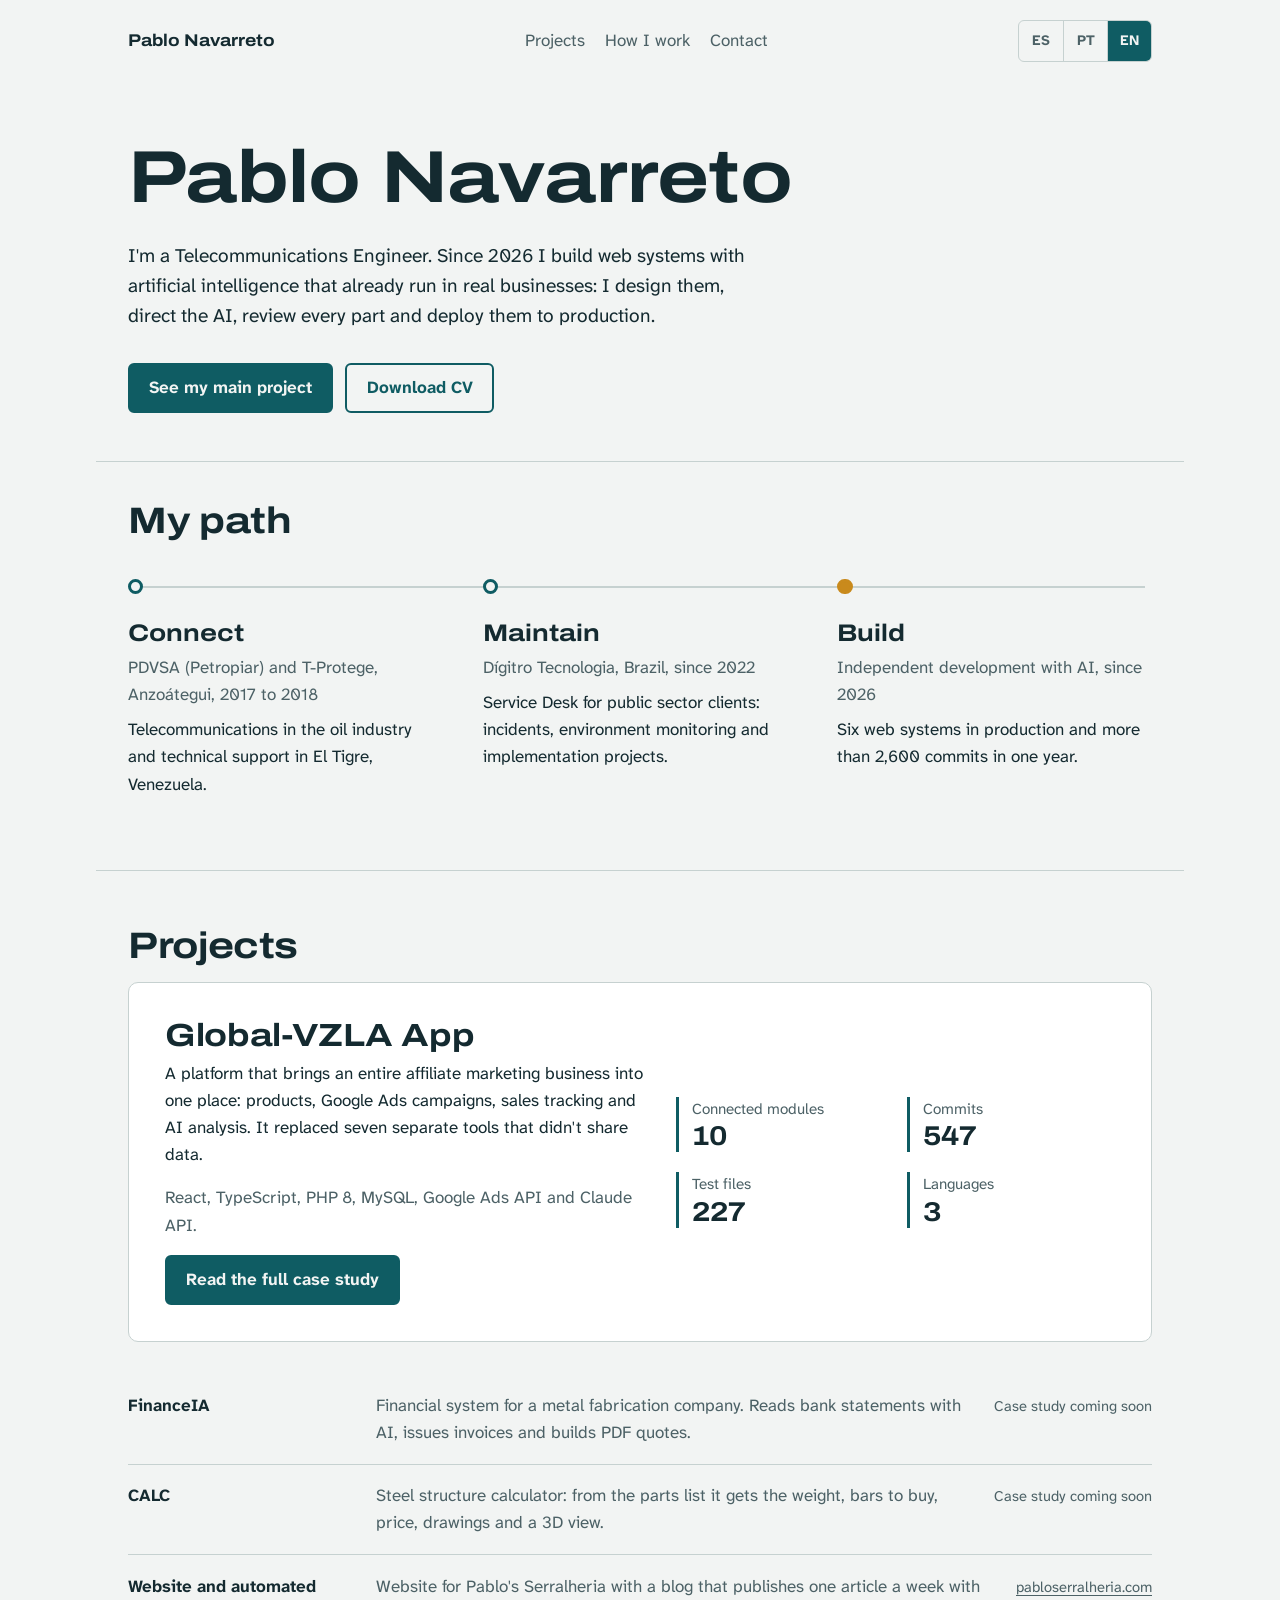
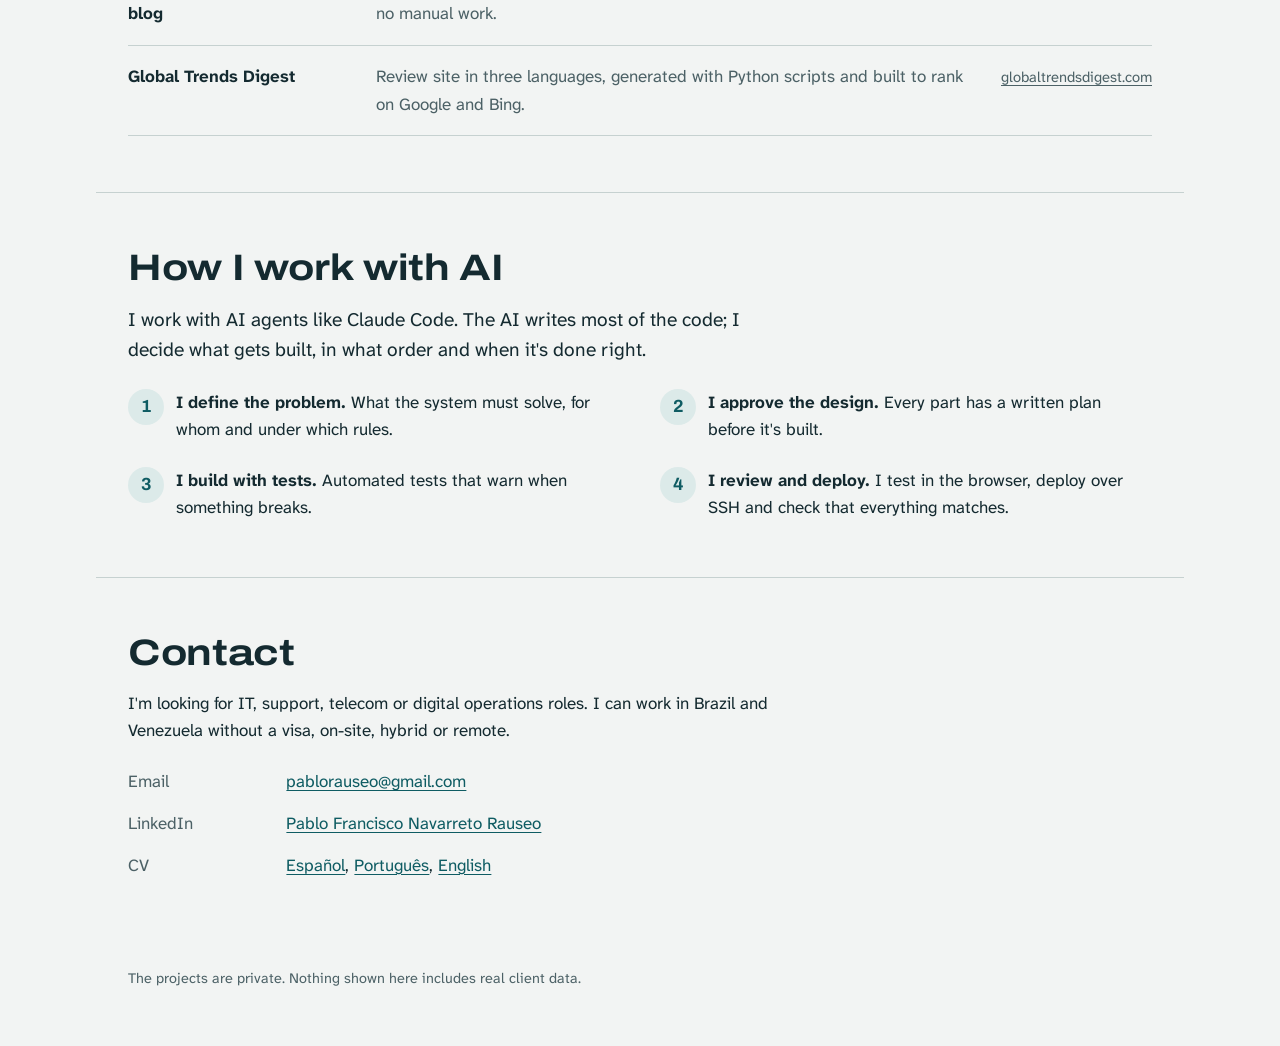
==== en/index.html @ 32bcb501 "Portafolio en 3 idiomas (ES, PT, EN) con selector, CV por idioma e imagen para compartir Co-Authored" ====
<!doctype html>
<html lang="en">
<head>
  <meta charset="utf-8">
  <meta name="viewport" content="width=device-width, initial-scale=1">
  <title>Pablo Navarreto</title>
  <meta name="description" content="Pablo Navarreto, Telecommunications Engineer who builds web systems with AI. Portfolio of projects running in production.">
  <link rel="canonical" href="https://pablo-navarreto.github.io/en/">
  <link rel="alternate" hreflang="es" href="https://pablo-navarreto.github.io/">
  <link rel="alternate" hreflang="pt" href="https://pablo-navarreto.github.io/pt/">
  <link rel="alternate" hreflang="en" href="https://pablo-navarreto.github.io/en/">
  <link rel="alternate" hreflang="x-default" href="https://pablo-navarreto.github.io/">
  <meta property="og:type" content="website">
  <meta property="og:title" content="Pablo Navarreto">
  <meta property="og:description" content="Pablo Navarreto, Telecommunications Engineer who builds web systems with AI. Portfolio of projects running in production.">
  <meta property="og:url" content="https://pablo-navarreto.github.io/en/">
  <meta property="og:image" content="https://pablo-navarreto.github.io/compartir.png">
  <meta property="og:image:width" content="1200">
  <meta property="og:image:height" content="630">
  <meta property="og:locale" content="en_US">
  <meta name="twitter:card" content="summary_large_image">
  <link rel="preconnect" href="https://fonts.googleapis.com">
  <link rel="preconnect" href="https://fonts.gstatic.com" crossorigin>
  <link href="https://fonts.googleapis.com/css2?family=Archivo:wdth,wght@100..125,500..800&family=Atkinson+Hyperlegible+Next:wght@400;700&display=swap" rel="stylesheet">
  <link rel="stylesheet" href="/estilos.css">
</head>
<body>

<header class="contenedor barra">
  <a class="marca" href="/en/">Pablo Navarreto</a>
  <nav aria-label="Projects">
    <a href="#proyectos">Projects</a>
    <a href="#como-trabajo">How I work</a>
    <a href="#contacto">Contact</a>
  </nav>
  <div class="idiomas" role="group" aria-label="Language"><a href="/" hreflang="es" lang="es" data-idioma="es">ES</a><a href="/pt/" hreflang="pt" lang="pt" data-idioma="pt">PT</a><a href="/en/" hreflang="en" lang="en" data-idioma="en" aria-current="true">EN</a></div>
</header>

<main>
  <section class="contenedor portada">
    <h1>Pablo Navarreto</h1>
    <p class="intro">I'm a Telecommunications Engineer. Since 2026 I build web systems with artificial intelligence that already run in real businesses: I design them, direct the AI, review every part and deploy them to production.</p>
    <div class="acciones">
      <a class="boton principal" href="/en/projects/global-vzla-app.html">See my main project</a>
      <a class="boton" href="/cv/CV_Pablo_Navarreto_Rauseo_EN.pdf">Download CV</a>
    </div>
  </section>

  <section class="contenedor camino" aria-labelledby="titulo-camino">
    <h2 id="titulo-camino">My path</h2>
    <ol>
      <li><div class="verbo">Connect</div><p class="donde">PDVSA (Petropiar) and T-Protege, Anzoátegui, 2017 to 2018</p><p>Telecommunications in the oil industry and technical support in El Tigre, Venezuela.</p></li>
      <li><div class="verbo">Maintain</div><p class="donde">Dígitro Tecnologia, Brazil, since 2022</p><p>Service Desk for public sector clients: incidents, environment monitoring and implementation projects.</p></li>
      <li><div class="verbo">Build</div><p class="donde">Independent development with AI, since 2026</p><p>Six web systems in production and more than 2,600 commits in one year.</p></li>
    </ol>
  </section>

  <section class="contenedor seccion" id="proyectos" aria-labelledby="titulo-proyectos">
    <h2 id="titulo-proyectos">Projects</h2>
    <article class="destacado">
      <div>
        <h3>Global-VZLA App</h3>
        <p>A platform that brings an entire affiliate marketing business into one place: products, Google Ads campaigns, sales tracking and AI analysis. It replaced seven separate tools that didn't share data.</p>
        <p class="tec">React, TypeScript, PHP 8, MySQL, Google Ads API and Claude API.</p>
        <a class="boton principal" href="/en/projects/global-vzla-app.html">Read the full case study</a>
      </div>
      <dl class="cifras">
        <div><dt>Connected modules</dt><dd>10</dd></div>
        <div><dt>Commits</dt><dd>547</dd></div>
        <div><dt>Test files</dt><dd>227</dd></div>
        <div><dt>Languages</dt><dd>3</dd></div>
      </dl>
    </article>
    <ul class="otros">
      <li><span class="nombre">FinanceIA</span><p>Financial system for a metal fabrication company. Reads bank statements with AI, issues invoices and builds PDF quotes.</p><span class="estado">Case study coming soon</span></li>
      <li><span class="nombre">CALC</span><p>Steel structure calculator: from the parts list it gets the weight, bars to buy, price, drawings and a 3D view.</p><span class="estado">Case study coming soon</span></li>
      <li><span class="nombre">Website and automated blog</span><p>Website for Pablo's Serralheria with a blog that publishes one article a week with no manual work.</p><a class="estado" href="https://pabloserralheria.com" rel="noopener">pabloserralheria.com</a></li>
      <li><span class="nombre">Global Trends Digest</span><p>Review site in three languages, generated with Python scripts and built to rank on Google and Bing.</p><a class="estado" href="https://globaltrendsdigest.com" rel="noopener">globaltrendsdigest.com</a></li>
    </ul>
  </section>

  <section class="contenedor seccion" id="como-trabajo" aria-labelledby="titulo-trabajo">
    <h2 id="titulo-trabajo">How I work with AI</h2>
    <p class="intro">I work with AI agents like Claude Code. The AI writes most of the code; I decide what gets built, in what order and when it's done right.</p>
    <ol class="pasos">
      <li><p><strong>I define the problem.</strong> What the system must solve, for whom and under which rules.</p></li>
      <li><p><strong>I approve the design.</strong> Every part has a written plan before it's built.</p></li>
      <li><p><strong>I build with tests.</strong> Automated tests that warn when something breaks.</p></li>
      <li><p><strong>I review and deploy.</strong> I test in the browser, deploy over SSH and check that everything matches.</p></li>
    </ol>
  </section>

  <section class="contenedor contacto" id="contacto" aria-labelledby="titulo-contacto">
    <h2 id="titulo-contacto">Contact</h2>
    <p>I'm looking for IT, support, telecom or digital operations roles. I can work in Brazil and Venezuela without a visa, on-site, hybrid or remote.</p>
    <dl>
      <dt>Email</dt><dd><a href="mailto:pablorauseo@gmail.com">pablorauseo@gmail.com</a></dd>
      <dt>LinkedIn</dt><dd><a href="https://www.linkedin.com/in/pablo-francisco-navarreto-rauseo-47a374164/" rel="noopener">Pablo Francisco Navarreto Rauseo</a></dd>
      <dt>CV</dt><dd><a href="/cv/CV_Pablo_Navarreto_Rauseo_ES.pdf" hreflang="es">Español</a>, <a href="/cv/CV_Pablo_Navarreto_Rauseo_PT.pdf" hreflang="pt">Português</a>, <a href="/cv/CV_Pablo_Navarreto_Rauseo_EN.pdf" hreflang="en">English</a></dd>
    </dl>
  </section>
</main>

<footer class="contenedor pie">
  <p>The projects are private. Nothing shown here includes real client data.</p>
</footer>
<script>
  document.querySelectorAll('.idiomas a').forEach(function (a) {
    a.addEventListener('click', function () { try { localStorage.setItem('idioma', a.dataset.idioma); } catch (e) {} });
  });
</script>
</body>
</html>
---- estilos.css ----
/* Portafolio de Pablo Navarreto
   Idea: la "línea de señal". Pablo viene de telecomunicaciones; la página usa una línea
   con paradas (como un enlace con repetidoras) para contar su camino y el viaje de un dato. */

:root {
  --fondo: #f2f4f3;
  --superficie: #ffffff;
  --tinta: #142a30;
  --suave: #4c6166;
  --linea: #c6d1d0;
  --petroleo: #0f5c63;
  --petroleo-claro: #dceae9;
  --senal: #c98a1c;
  --senal-viva: #e8a83a;
  --ancho: 68rem;
  --texto: 40rem;
  --fuente-titulo: "Archivo", "Arial Narrow", sans-serif;
  --fuente-texto: "Atkinson Hyperlegible Next", "Atkinson Hyperlegible", Verdana, sans-serif;
  color-scheme: light;
}

@media (prefers-color-scheme: dark) {
  :root:not([data-theme="light"]) {
    --fondo: #0f1c20;
    --superficie: #16262b;
    --tinta: #e4ecea;
    --suave: #a3b5b5;
    --linea: #2c4248;
    --petroleo: #6cc0bb;
    --petroleo-claro: #1d3a3d;
    --senal: #f0b54a;
    --senal-viva: #f6c76a;
    color-scheme: dark;
  }
}
:root[data-theme="dark"] {
  --fondo: #0f1c20;
  --superficie: #16262b;
  --tinta: #e4ecea;
  --suave: #a3b5b5;
  --linea: #2c4248;
  --petroleo: #6cc0bb;
  --petroleo-claro: #1d3a3d;
  --senal: #f0b54a;
  --senal-viva: #f6c76a;
  color-scheme: dark;
}

*, *::before, *::after { box-sizing: border-box; }

html { -webkit-text-size-adjust: 100%; }

body {
  margin: 0;
  background: var(--fondo);
  color: var(--tinta);
  font-family: var(--fuente-texto);
  font-size: 1.0625rem;
  line-height: 1.6;
}

img, svg { max-width: 100%; display: block; }

a { color: var(--petroleo); text-underline-offset: 0.2em; text-decoration-thickness: 1px; }
a:hover { text-decoration-thickness: 2px; }

:focus-visible { outline: 3px solid var(--senal-viva); outline-offset: 3px; border-radius: 2px; }

.contenedor { width: 100%; max-width: var(--ancho); margin: 0 auto; padding: 0 1rem; }
@media (min-width: 48rem) { .contenedor { padding: 0 2rem; } }

/* ---------- Tipografía ---------- */

h1, h2, h3 {
  font-family: var(--fuente-titulo);
  font-stretch: 118%;
  font-weight: 700;
  line-height: 1.08;
  letter-spacing: -0.01em;
  margin: 0;
  text-wrap: balance;
}
h1 { font-size: clamp(2.4rem, 7vw, 4.6rem); }
h2 { font-size: clamp(1.6rem, 3.6vw, 2.3rem); margin-bottom: 1rem; }
h3 { font-size: 1.2rem; font-stretch: 108%; margin-bottom: 0.35rem; }

p { margin: 0 0 1rem; max-width: var(--texto); }
.intro { font-size: 1.2rem; line-height: 1.55; color: var(--tinta); }
.nota { color: var(--suave); font-size: 0.95rem; }

/* ---------- Barra superior ---------- */

.barra {
  display: flex; justify-content: space-between; align-items: center; gap: 1rem;
  padding-top: 1.25rem; padding-bottom: 1.25rem;
}
.barra .marca {
  font-family: var(--fuente-titulo); font-stretch: 112%; font-weight: 700;
  color: var(--tinta); text-decoration: none;
}
.barra nav { display: flex; gap: 1.25rem; flex-wrap: wrap; }
.barra nav a { color: var(--suave); text-decoration: none; }
.barra nav a:hover { color: var(--tinta); }

/* ---------- Portada ---------- */

.portada { padding-block: 3.5rem 3rem; }
.portada h1 { max-width: 14ch; }
.portada .intro { margin-top: 1.5rem; }

.acciones { display: flex; flex-wrap: wrap; gap: 0.75rem; margin-top: 2rem; }
.boton {
  display: inline-flex; align-items: center; min-height: 2.9rem;
  padding: 0.6rem 1.2rem; border-radius: 6px;
  font-weight: 700; text-decoration: none;
  border: 2px solid var(--petroleo); color: var(--petroleo);
}
.boton.principal { background: var(--petroleo); color: var(--fondo); }
.boton:hover { text-decoration: none; filter: brightness(1.08); }

/* ---------- La línea de señal (camino profesional) ---------- */

.camino { padding-block: 2.5rem 3.5rem; border-top: 1px solid var(--linea); }
.camino ol {
  list-style: none; margin: 2rem 0 0; padding: 0;
  display: grid; gap: 2rem;
  position: relative;
}
.camino li { position: relative; padding-left: 2.25rem; }
.camino li::before {
  content: ""; position: absolute; left: 0; top: 0.3rem;
  width: 0.95rem; height: 0.95rem; border-radius: 50%;
  background: var(--fondo); border: 3px solid var(--petroleo);
}
.camino li:last-child::before { background: var(--senal); border-color: var(--senal); }
.camino ol::before {
  content: ""; position: absolute; left: 0.45rem; top: 0.6rem; bottom: 0.6rem;
  width: 2px; background: var(--linea);
}
.camino .verbo { font-family: var(--fuente-titulo); font-stretch: 118%; font-weight: 700; font-size: 1.5rem; }
.camino .donde { color: var(--suave); margin: 0.1rem 0 0.5rem; }

@media (min-width: 56rem) {
  .camino ol { grid-template-columns: repeat(3, 1fr); gap: 2.5rem; }
  .camino ol::before { left: 0.45rem; right: 0.45rem; top: 0.75rem; bottom: auto; width: auto; height: 2px; }
  .camino li { padding-left: 0; padding-top: 2.5rem; }
  .camino li::before { top: 0.3rem; }
}

/* ---------- Secciones ---------- */

.seccion { padding-block: 3.5rem; border-top: 1px solid var(--linea); }

/* ---------- Proyectos (portada) ---------- */

.destacado {
  display: grid; gap: 1.75rem;
  background: var(--superficie); border: 1px solid var(--linea); border-radius: 10px;
  padding: 1.5rem;
}
@media (min-width: 56rem) { .destacado { grid-template-columns: 1.1fr 1fr; padding: 2.25rem; align-items: center; } }
.destacado h3 { font-size: clamp(1.5rem, 3vw, 2rem); font-stretch: 118%; }
.destacado .tec { color: var(--suave); }

.cifras { display: grid; grid-template-columns: repeat(2, 1fr); gap: 1.25rem 1.5rem; margin: 0; }
.cifras div { border-left: 3px solid var(--petroleo); padding-left: 0.8rem; }
.cifras dt { color: var(--suave); font-size: 0.95rem; }
.cifras dd { margin: 0; font-family: var(--fuente-titulo); font-stretch: 112%; font-weight: 700; font-size: 1.7rem; line-height: 1.15; }

.otros { list-style: none; margin: 2rem 0 0; padding: 0; display: grid; gap: 0; }
.otros li {
  display: grid; gap: 0.25rem 1.5rem; padding: 1.1rem 0; border-bottom: 1px solid var(--linea);
}
@media (min-width: 48rem) { .otros li { grid-template-columns: 14rem 1fr auto; align-items: baseline; } }
.otros .nombre { font-weight: 700; }
.otros p { margin: 0; color: var(--suave); }
.estado { font-size: 0.92rem; color: var(--suave); white-space: nowrap; }

/* ---------- Cómo trabajo ---------- */

.pasos { list-style: none; counter-reset: paso; margin: 1.5rem 0 0; padding: 0; display: grid; gap: 1.25rem; }
@media (min-width: 48rem) { .pasos { grid-template-columns: repeat(2, 1fr); gap: 1.5rem 2.5rem; } }
.pasos li { counter-increment: paso; display: grid; grid-template-columns: 2.25rem 1fr; gap: 0.75rem; }
.pasos li::before {
  content: counter(paso);
  font-family: var(--fuente-titulo); font-weight: 700; font-size: 1.1rem;
  width: 2.25rem; height: 2.25rem; border-radius: 50%;
  display: grid; place-items: center;
  background: var(--petroleo-claro); color: var(--petroleo);
}
.pasos p { margin: 0; }

/* ---------- Contacto ---------- */

.contacto { padding-block: 3.5rem 4rem; border-top: 1px solid var(--linea); }
.contacto dl { display: grid; gap: 0.9rem; margin: 1.5rem 0 0; }
@media (min-width: 48rem) { .contacto dl { grid-template-columns: 9rem 1fr; } }
.contacto dt { color: var(--suave); }
.contacto dd { margin: 0; overflow-wrap: anywhere; }

.pie { padding-block: 1.5rem 2.5rem; color: var(--suave); font-size: 0.9rem; }

/* ============ Página de caso de estudio ============ */

.caso-portada { padding-block: 2.5rem 3rem; }
.caso-portada .volver { display: inline-block; margin-bottom: 1.5rem; }
.caso-portada h1 { max-width: 16ch; }
.ficha { display: grid; gap: 0.75rem 2rem; margin: 2rem 0 0; }
@media (min-width: 48rem) { .ficha { grid-template-columns: repeat(4, auto); justify-content: start; } }
.ficha dt { color: var(--suave); font-size: 0.92rem; }
.ficha dd { margin: 0; font-weight: 700; }

.dos-col { display: grid; gap: 2rem; }
@media (min-width: 56rem) { .dos-col { grid-template-columns: 1fr 1fr; gap: 3rem; } }
.dos-col ul { margin: 0; padding-left: 1.2rem; }
.dos-col li { margin-bottom: 0.5rem; }

/* Diagrama de capas */
.capas {
  display: grid; gap: 0.75rem; margin-top: 2rem;
  grid-template-columns: 1fr;
}
@media (min-width: 56rem) { .capas { grid-template-columns: 1fr auto 1fr auto 1fr; align-items: stretch; } }
.capa {
  background: var(--superficie); border: 1px solid var(--linea); border-radius: 10px;
  padding: 1.1rem 1.2rem;
}
.capa h3 { font-size: 1.05rem; }
.capa p { margin: 0; color: var(--suave); font-size: 0.95rem; }
.capa .tec { color: var(--tinta); font-weight: 700; margin-bottom: 0.25rem; }
.enlace { display: grid; place-items: center; color: var(--petroleo); font-size: 0.85rem; text-align: center; }
.enlace span { display: block; }
.enlace::before { content: ""; display: block; width: 2px; height: 1.5rem; background: var(--petroleo); margin: 0 auto; }
@media (min-width: 56rem) {
  .capas { align-items: start; }
  .enlace { align-self: start; padding: 2.6rem 0.25rem 0; max-width: 7.5rem; }
  .enlace::before { width: 100%; min-width: 4rem; height: 2px; margin: 0 auto 0.4rem; }
}
.externos {
  margin-top: 0.75rem; display: grid; gap: 0.75rem;
}
.externos .capa { border-style: dashed; }

/* Mapa de módulos */
.modulos { display: grid; gap: 0.6rem; margin-top: 1.75rem; grid-template-columns: 1fr; }
@media (min-width: 40rem) { .modulos { grid-template-columns: repeat(2, 1fr); } }
@media (min-width: 64rem) { .modulos { grid-template-columns: repeat(3, 1fr); } }
.modulo { padding: 0.9rem 1rem; border: 1px solid var(--linea); border-radius: 8px; background: var(--superficie); }
.modulo strong { display: block; }
.modulo span { color: var(--suave); font-size: 0.95rem; }
.modulo.centro { border: 2px solid var(--petroleo); background: var(--petroleo-claro); }
@media (min-width: 40rem) { .modulo.centro { grid-column: 1 / -1; } }

/* El viaje de un dato: la línea de señal con un pulso que la recorre */
.viaje { margin: 2rem 0 0; position: relative; max-width: 46rem; }
.viaje ol { list-style: none; margin: 0; padding: 0; }
.viaje::before {
  content: ""; position: absolute; left: 1.05rem; top: 1rem; bottom: 1rem; width: 2px; background: var(--linea);
}
.viaje .pulso {
  position: absolute; left: calc(1.05rem - 5px); top: 1rem; width: 12px; height: 12px; border-radius: 50%;
  background: var(--senal-viva); box-shadow: 0 0 0 5px color-mix(in srgb, var(--senal-viva) 30%, transparent);
  opacity: 0;
}
.viaje.activo .pulso { animation: recorrer 5.5s cubic-bezier(.5,0,.5,1) 0.3s 1 forwards; }
@keyframes recorrer {
  0% { top: 1rem; opacity: 1; }
  92% { opacity: 1; }
  100% { top: calc(100% - 1.6rem); opacity: 1; }
}
.viaje li { position: relative; display: grid; grid-template-columns: 2.25rem 1fr; gap: 1rem; padding: 0 0 1.4rem; }
.viaje .num {
  position: relative; z-index: 1;
  width: 2.15rem; height: 2.15rem; border-radius: 50%;
  display: grid; place-items: center;
  font-family: var(--fuente-titulo); font-weight: 700;
  background: var(--fondo); border: 2px solid var(--petroleo); color: var(--petroleo);
}
.viaje li:last-child .num { background: var(--senal); border-color: var(--senal); color: var(--fondo); }
.viaje h3 { font-size: 1.08rem; padding-top: 0.3rem; }
.viaje p { margin: 0; color: var(--suave); }
@media (prefers-reduced-motion: reduce) { .viaje .pulso { display: none; } }

/* Tabla de seguridad */
.tabla { width: 100%; border-collapse: collapse; margin-top: 1.5rem; font-size: 0.98rem; }
.tabla th, .tabla td { text-align: left; vertical-align: top; padding: 0.75rem 0.75rem 0.75rem 0; border-bottom: 1px solid var(--linea); }
.tabla th { font-weight: 700; width: 34%; }
.tabla td { color: var(--suave); }

/* Mi papel */
.papel {
  background: var(--petroleo); color: var(--fondo);
  border-radius: 10px; padding: 1.75rem 1.5rem; margin-top: 0.5rem;
}
.papel h2 { color: var(--fondo); }
.papel p { color: var(--fondo); opacity: 0.95; }
@media (min-width: 56rem) { .papel { padding: 2.5rem; } }

.siguiente { display: flex; flex-wrap: wrap; gap: 0.75rem; margin-top: 1.5rem; }

.cifras-seis { grid-template-columns: repeat(2, 1fr); }
@media (min-width: 40rem) { .cifras-seis { grid-template-columns: repeat(3, 1fr); } }
@media (min-width: 64rem) { .cifras-seis { grid-template-columns: repeat(6, 1fr); } }

/* Selector de idioma */
.barra { flex-wrap: wrap; }
.idiomas { display: inline-flex; border: 1px solid var(--linea); border-radius: 6px; overflow: hidden; }
.idiomas a {
  display: inline-flex; align-items: center; justify-content: center;
  min-width: 2.75rem; min-height: 2.5rem; padding: 0 0.6rem;
  font-weight: 700; font-size: 0.9rem; color: var(--suave); text-decoration: none;
}
.idiomas a + a { border-left: 1px solid var(--linea); }
.idiomas a:hover { color: var(--tinta); }
.idiomas a[aria-current="true"] { background: var(--petroleo); color: var(--fondo); }
@media (max-width: 40rem) {
  .barra nav { order: 3; width: 100%; }
}
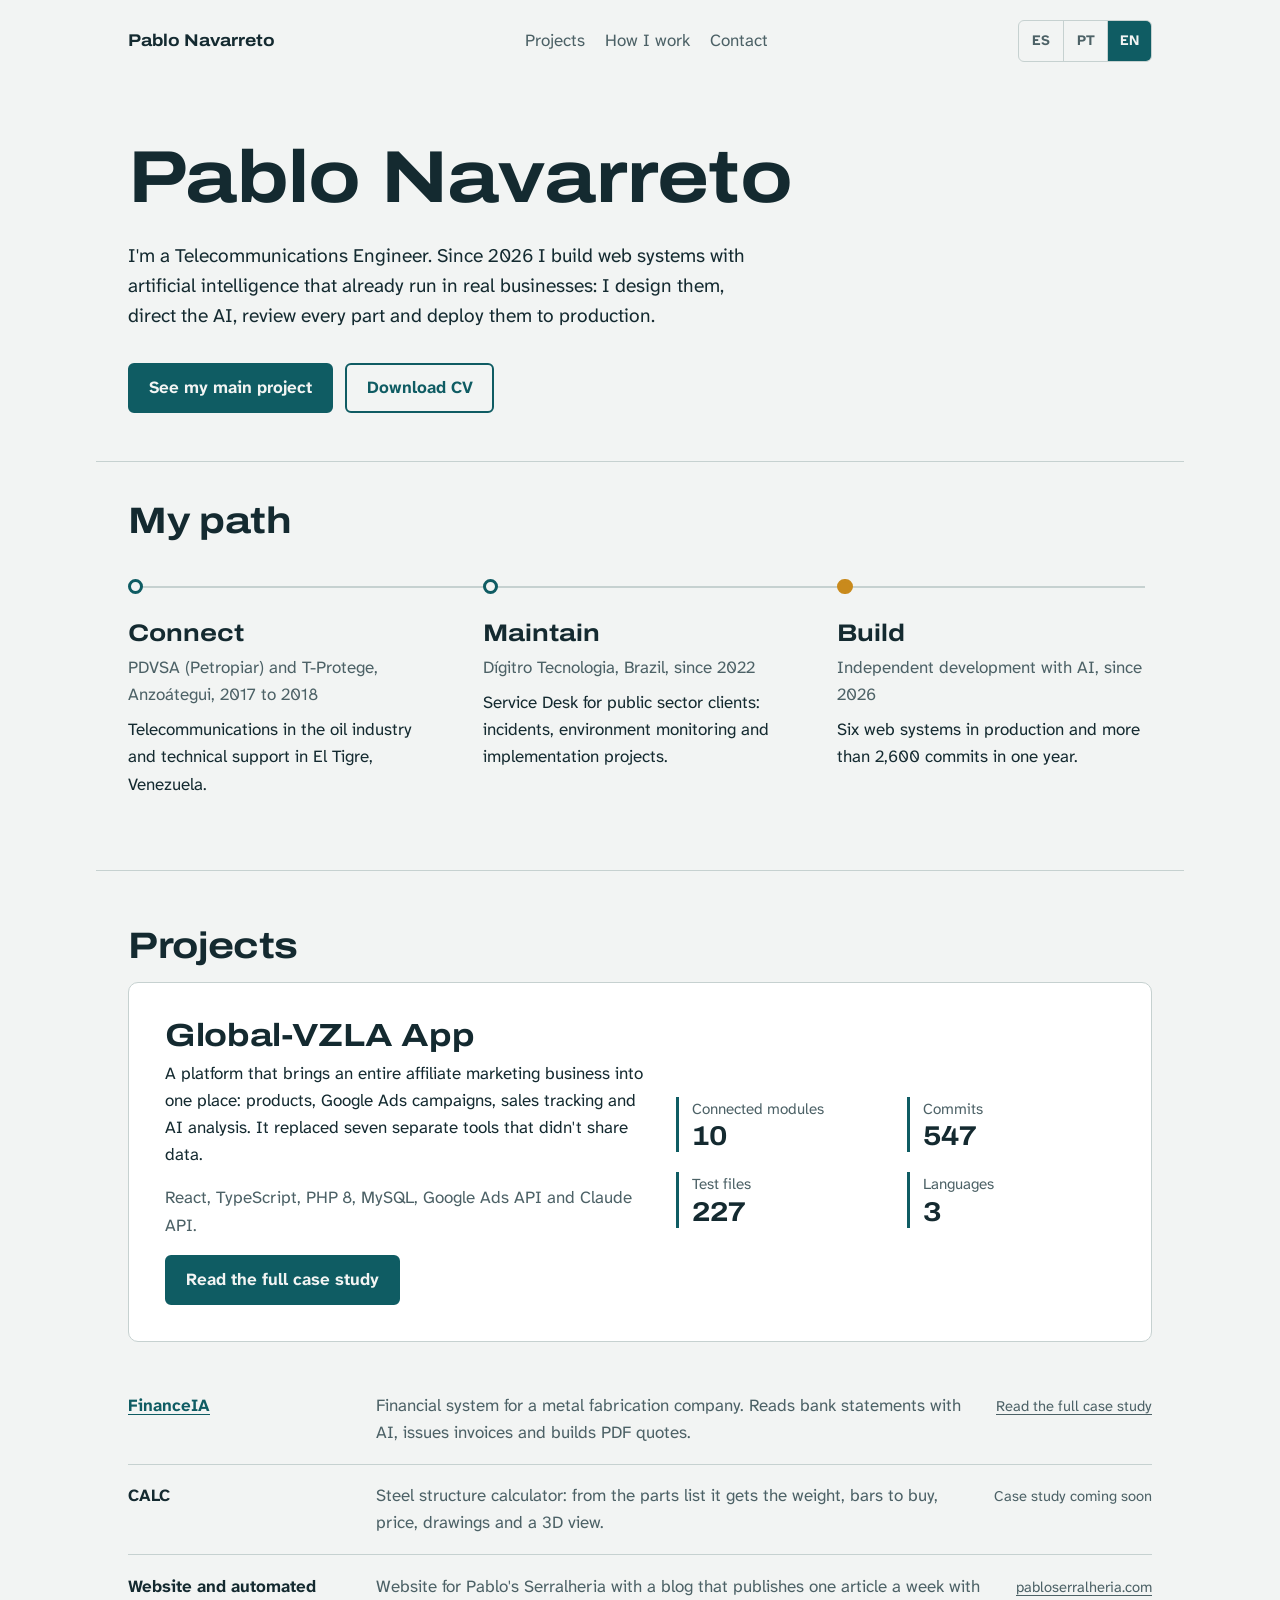
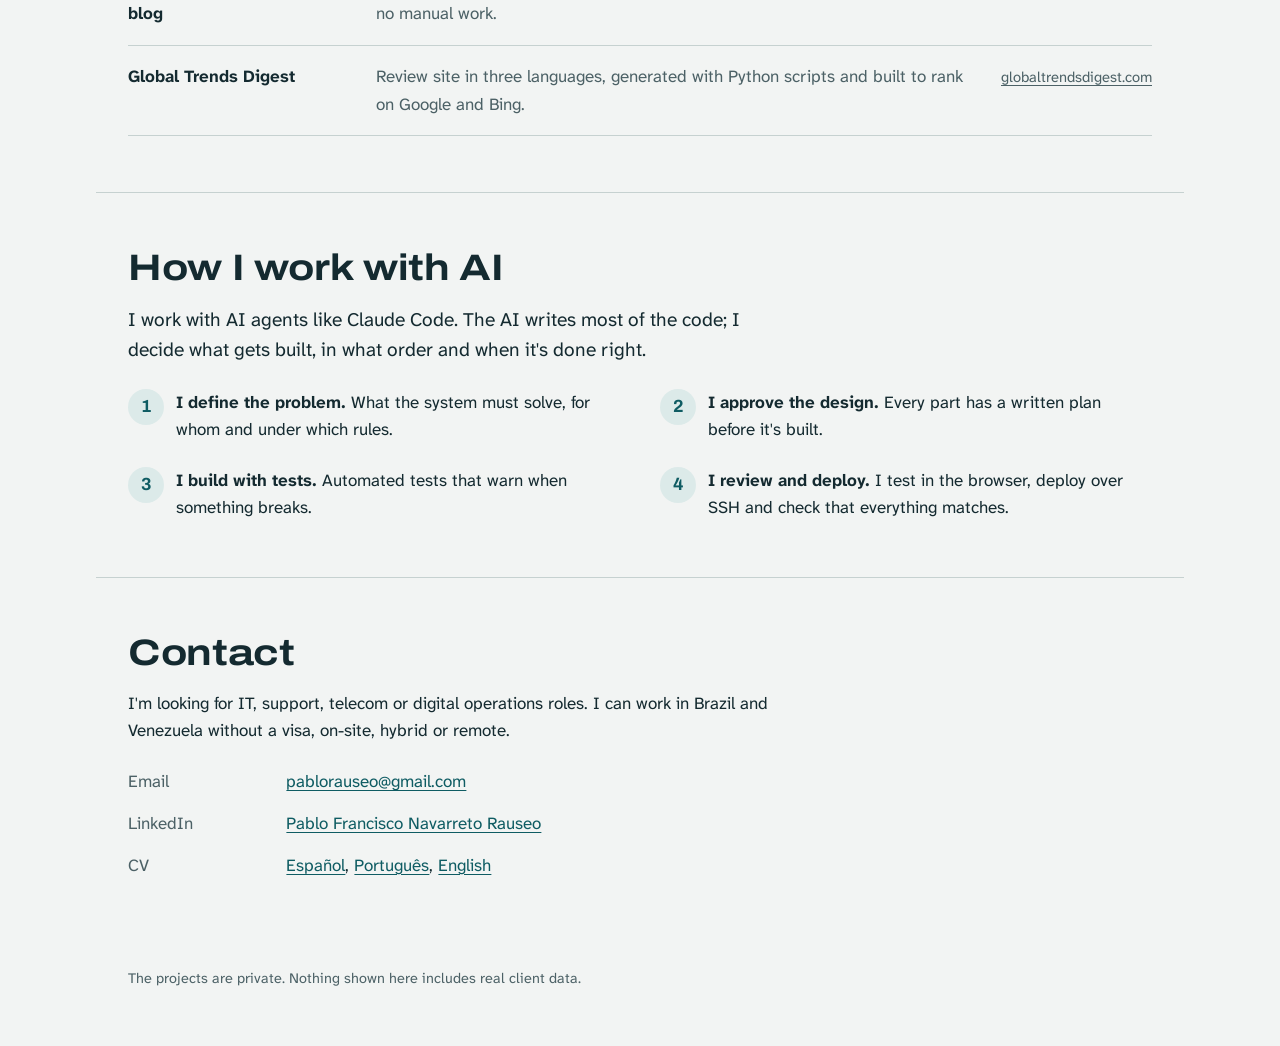
==== commit a0d218d6: "Portafolio: caso de FinanceIA en 3 idiomas con capturas de una copia de demostración Co-Authored-By:" ====
--- a/en/index.html
+++ b/en/index.html
@@ -72,7 +72,7 @@
       </dl>
     </article>
     <ul class="otros">
-      <li><span class="nombre">FinanceIA</span><p>Financial system for a metal fabrication company. Reads bank statements with AI, issues invoices and builds PDF quotes.</p><span class="estado">Case study coming soon</span></li>
+      <li><a class="nombre" href="/en/projects/financeia.html">FinanceIA</a><p>Financial system for a metal fabrication company. Reads bank statements with AI, issues invoices and builds PDF quotes.</p><a class="estado" href="/en/projects/financeia.html">Read the full case study</a></li>
       <li><span class="nombre">CALC</span><p>Steel structure calculator: from the parts list it gets the weight, bars to buy, price, drawings and a 3D view.</p><span class="estado">Case study coming soon</span></li>
       <li><span class="nombre">Website and automated blog</span><p>Website for Pablo's Serralheria with a blog that publishes one article a week with no manual work.</p><a class="estado" href="https://pabloserralheria.com" rel="noopener">pabloserralheria.com</a></li>
       <li><span class="nombre">Global Trends Digest</span><p>Review site in three languages, generated with Python scripts and built to rank on Google and Bing.</p><a class="estado" href="https://globaltrendsdigest.com" rel="noopener">globaltrendsdigest.com</a></li>
--- a/estilos.css
+++ b/estilos.css
@@ -316,3 +316,19 @@
 @media (max-width: 40rem) {
   .barra nav { order: 3; width: 100%; }
 }
+
+/* Capturas del sistema (datos de demostración) */
+.capturas { display: grid; gap: 1.75rem; margin-top: 2rem; }
+@media (min-width: 56rem) {
+  .capturas { grid-template-columns: 1fr 1fr; gap: 2rem; }
+  .capturas figure:first-child { grid-column: 1 / -1; }
+}
+.capturas figure { margin: 0; }
+.capturas a {
+  display: block; border: 1px solid var(--linea); border-radius: 10px; overflow: hidden;
+  background: var(--superficie);
+}
+.capturas a:hover, .capturas a:focus-visible { border-color: var(--petroleo); }
+.capturas img { width: 100%; height: auto; }
+.capturas figcaption { margin-top: 0.6rem; color: var(--suave); font-size: 0.95rem; }
+.capturas figcaption strong { color: var(--tinta); display: block; }
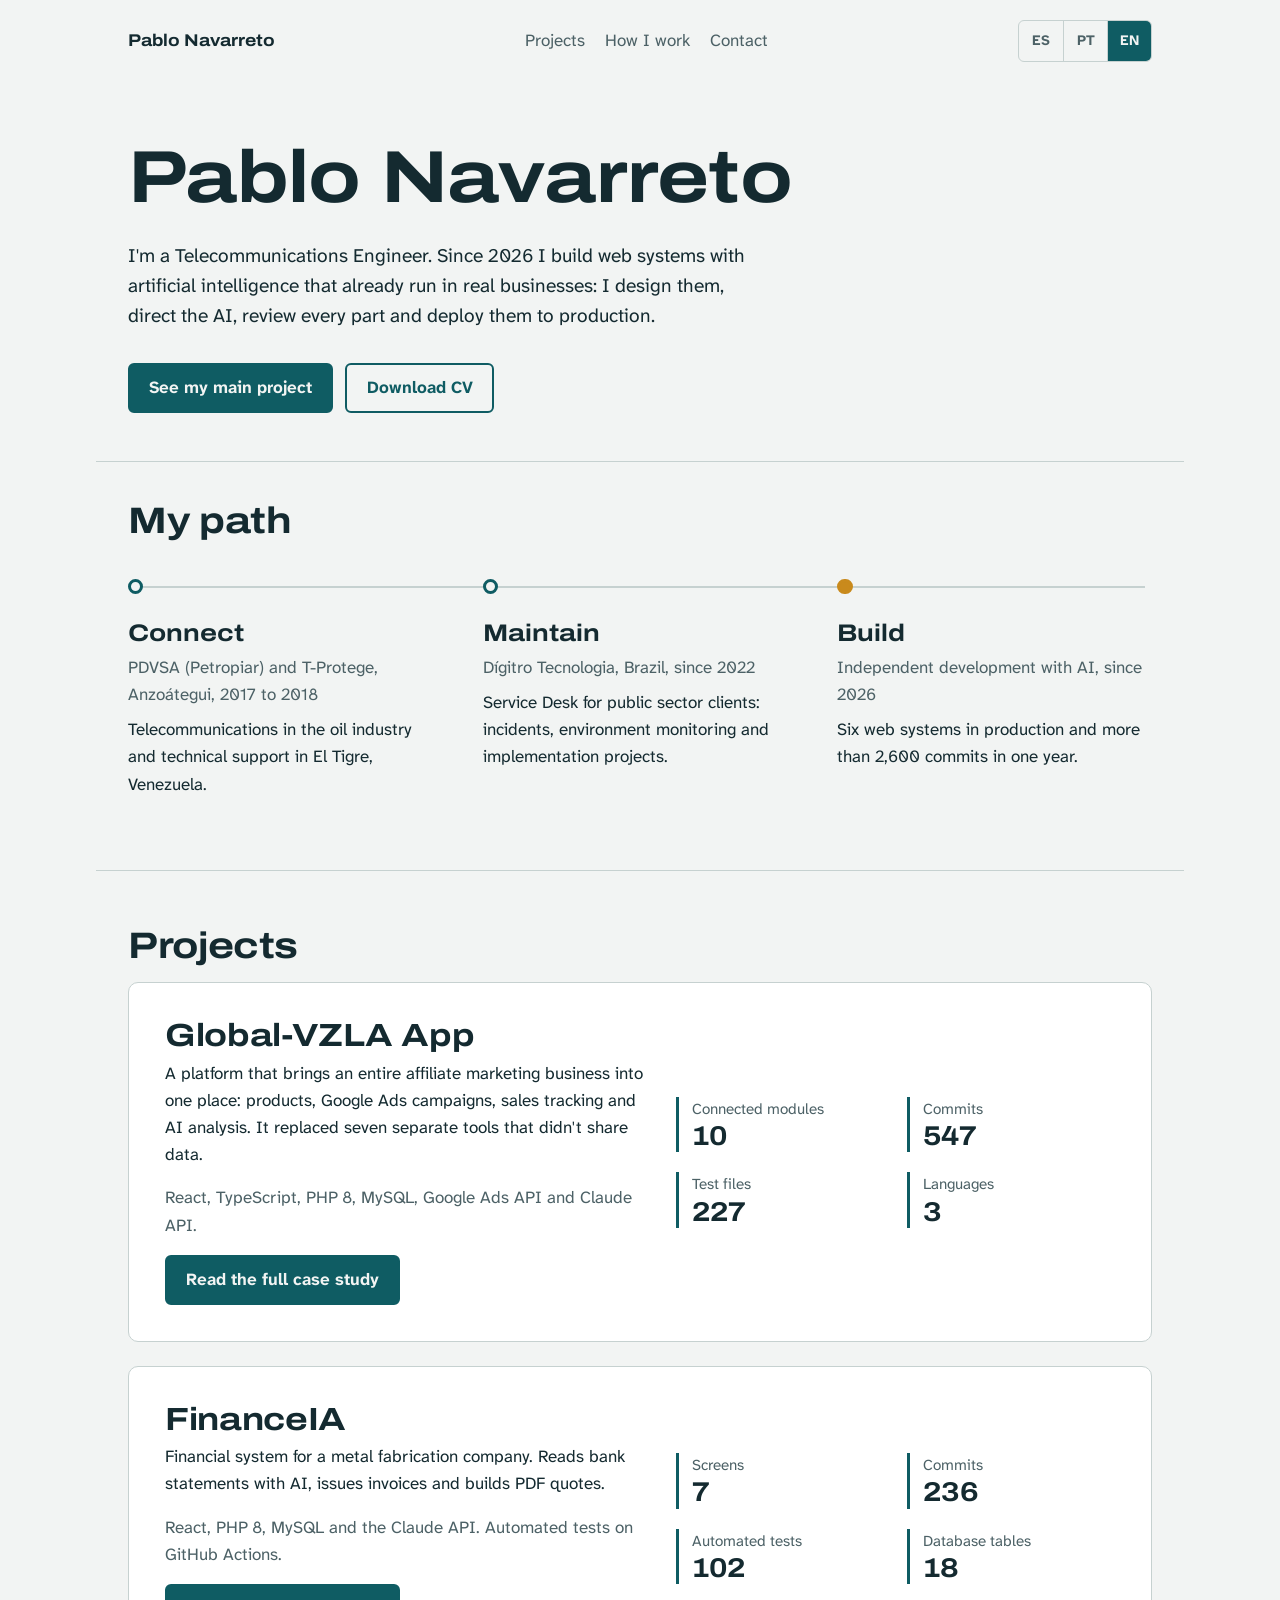
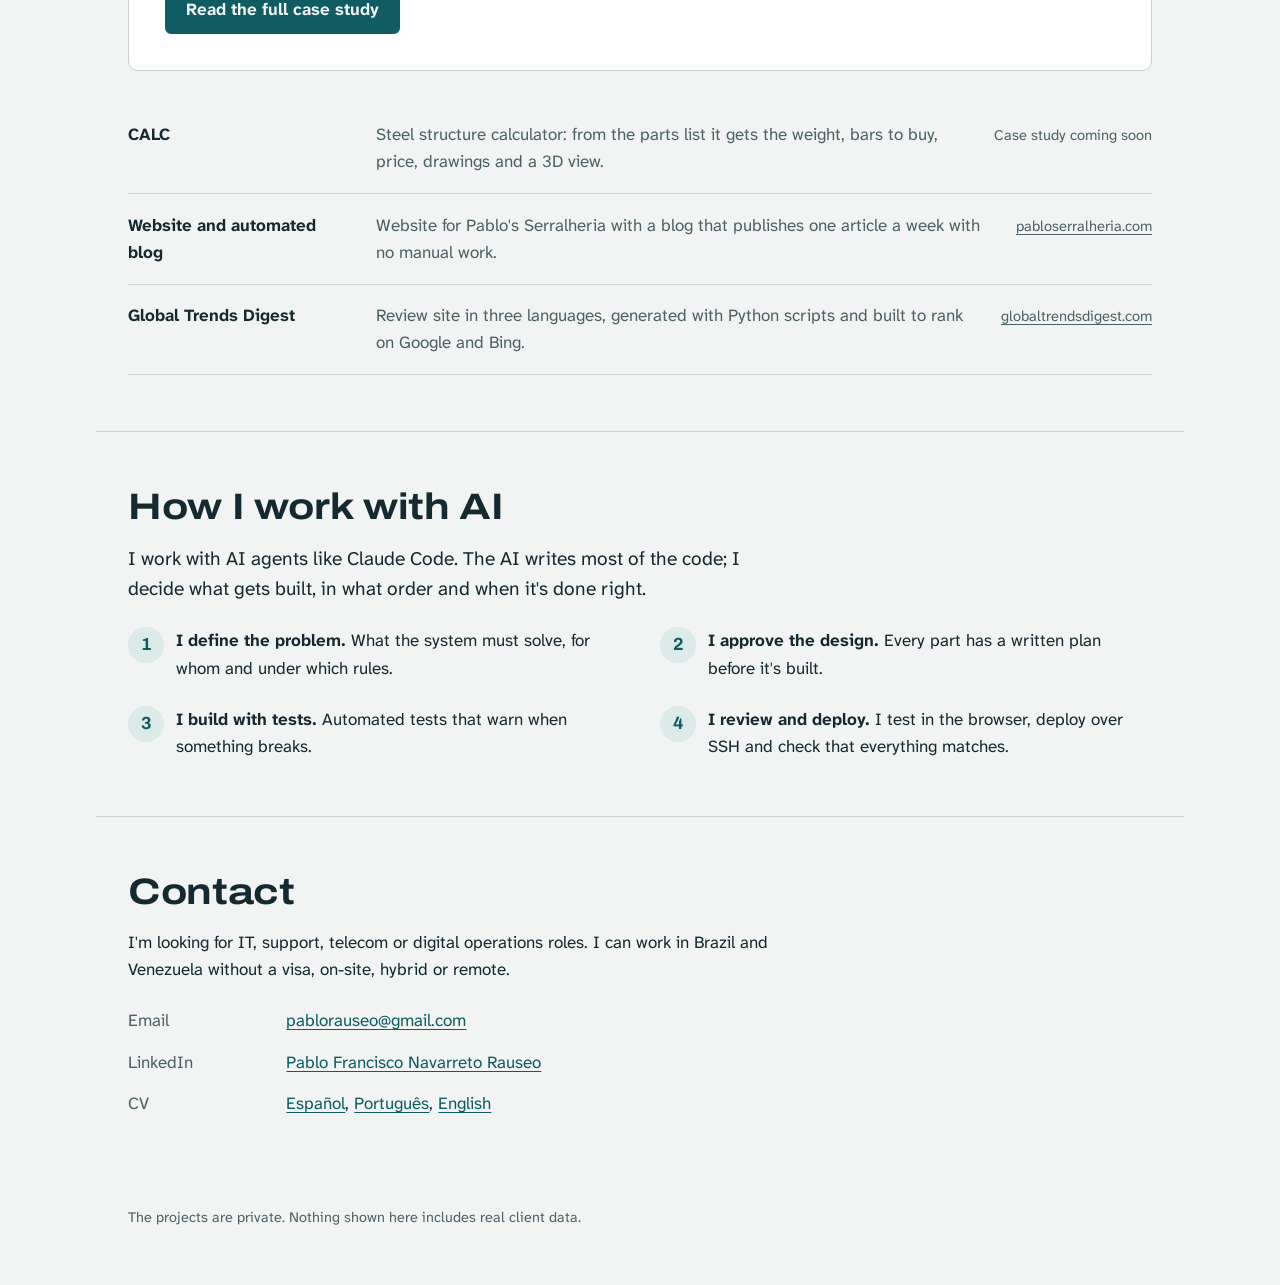
==== commit e0b0b083: "Portafolio: FinanceIA con tarjeta grande en la portada, como Global-VZLA App Co-Authored-By: Claude " ====
--- a/en/index.html
+++ b/en/index.html
@@ -71,8 +71,21 @@
         <div><dt>Languages</dt><dd>3</dd></div>
       </dl>
     </article>
+    <article class="destacado">
+      <div>
+        <h3>FinanceIA</h3>
+        <p>Financial system for a metal fabrication company. Reads bank statements with AI, issues invoices and builds PDF quotes.</p>
+        <p class="tec">React, PHP 8, MySQL and the Claude API. Automated tests on GitHub Actions.</p>
+        <a class="boton principal" href="/en/projects/financeia.html">Read the full case study</a>
+      </div>
+      <dl class="cifras">
+        <div><dt>Screens</dt><dd>7</dd></div>
+        <div><dt>Commits</dt><dd>236</dd></div>
+        <div><dt>Automated tests</dt><dd>102</dd></div>
+        <div><dt>Database tables</dt><dd>18</dd></div>
+      </dl>
+    </article>
     <ul class="otros">
-      <li><a class="nombre" href="/en/projects/financeia.html">FinanceIA</a><p>Financial system for a metal fabrication company. Reads bank statements with AI, issues invoices and builds PDF quotes.</p><a class="estado" href="/en/projects/financeia.html">Read the full case study</a></li>
       <li><span class="nombre">CALC</span><p>Steel structure calculator: from the parts list it gets the weight, bars to buy, price, drawings and a 3D view.</p><span class="estado">Case study coming soon</span></li>
       <li><span class="nombre">Website and automated blog</span><p>Website for Pablo's Serralheria with a blog that publishes one article a week with no manual work.</p><a class="estado" href="https://pabloserralheria.com" rel="noopener">pabloserralheria.com</a></li>
       <li><span class="nombre">Global Trends Digest</span><p>Review site in three languages, generated with Python scripts and built to rank on Google and Bing.</p><a class="estado" href="https://globaltrendsdigest.com" rel="noopener">globaltrendsdigest.com</a></li>
--- a/estilos.css
+++ b/estilos.css
@@ -159,6 +159,7 @@
   padding: 1.5rem;
 }
 @media (min-width: 56rem) { .destacado { grid-template-columns: 1.1fr 1fr; padding: 2.25rem; align-items: center; } }
+.destacado + .destacado { margin-top: 1.5rem; }
 .destacado h3 { font-size: clamp(1.5rem, 3vw, 2rem); font-stretch: 118%; }
 .destacado .tec { color: var(--suave); }
 
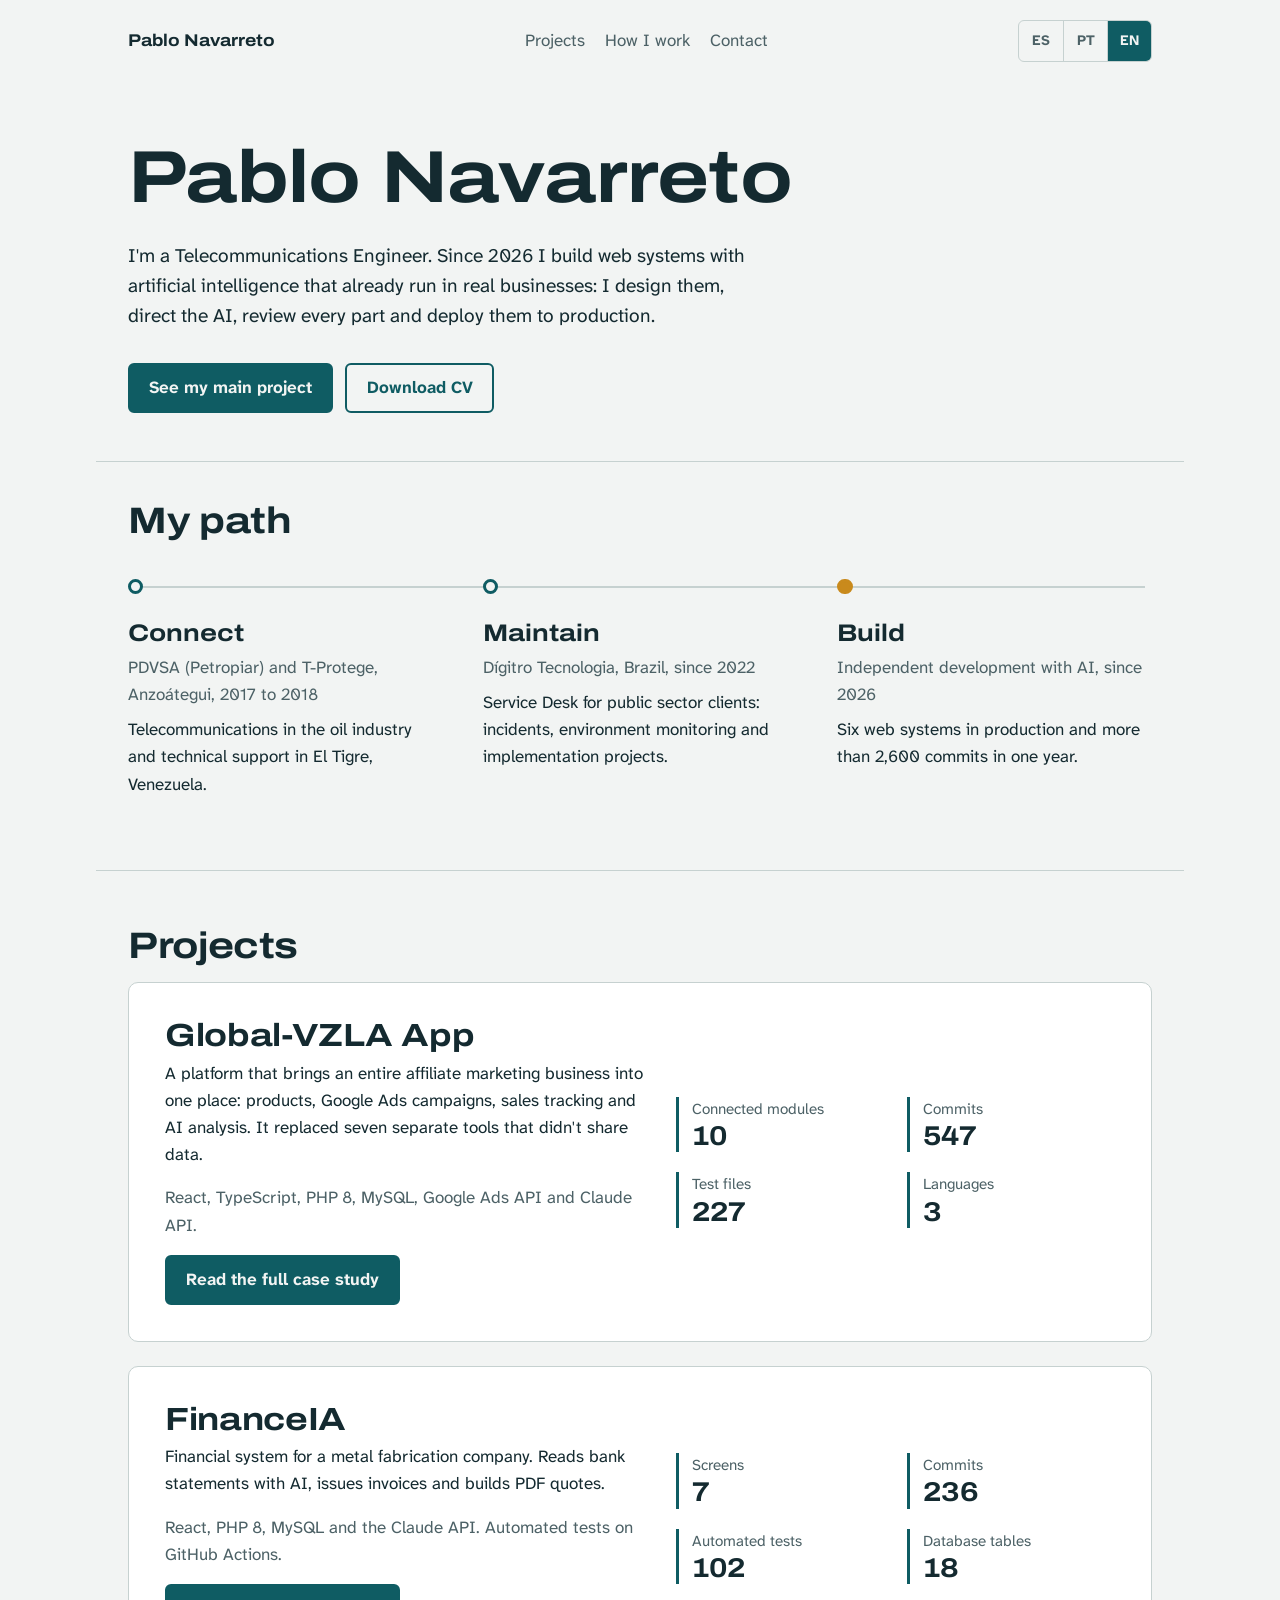
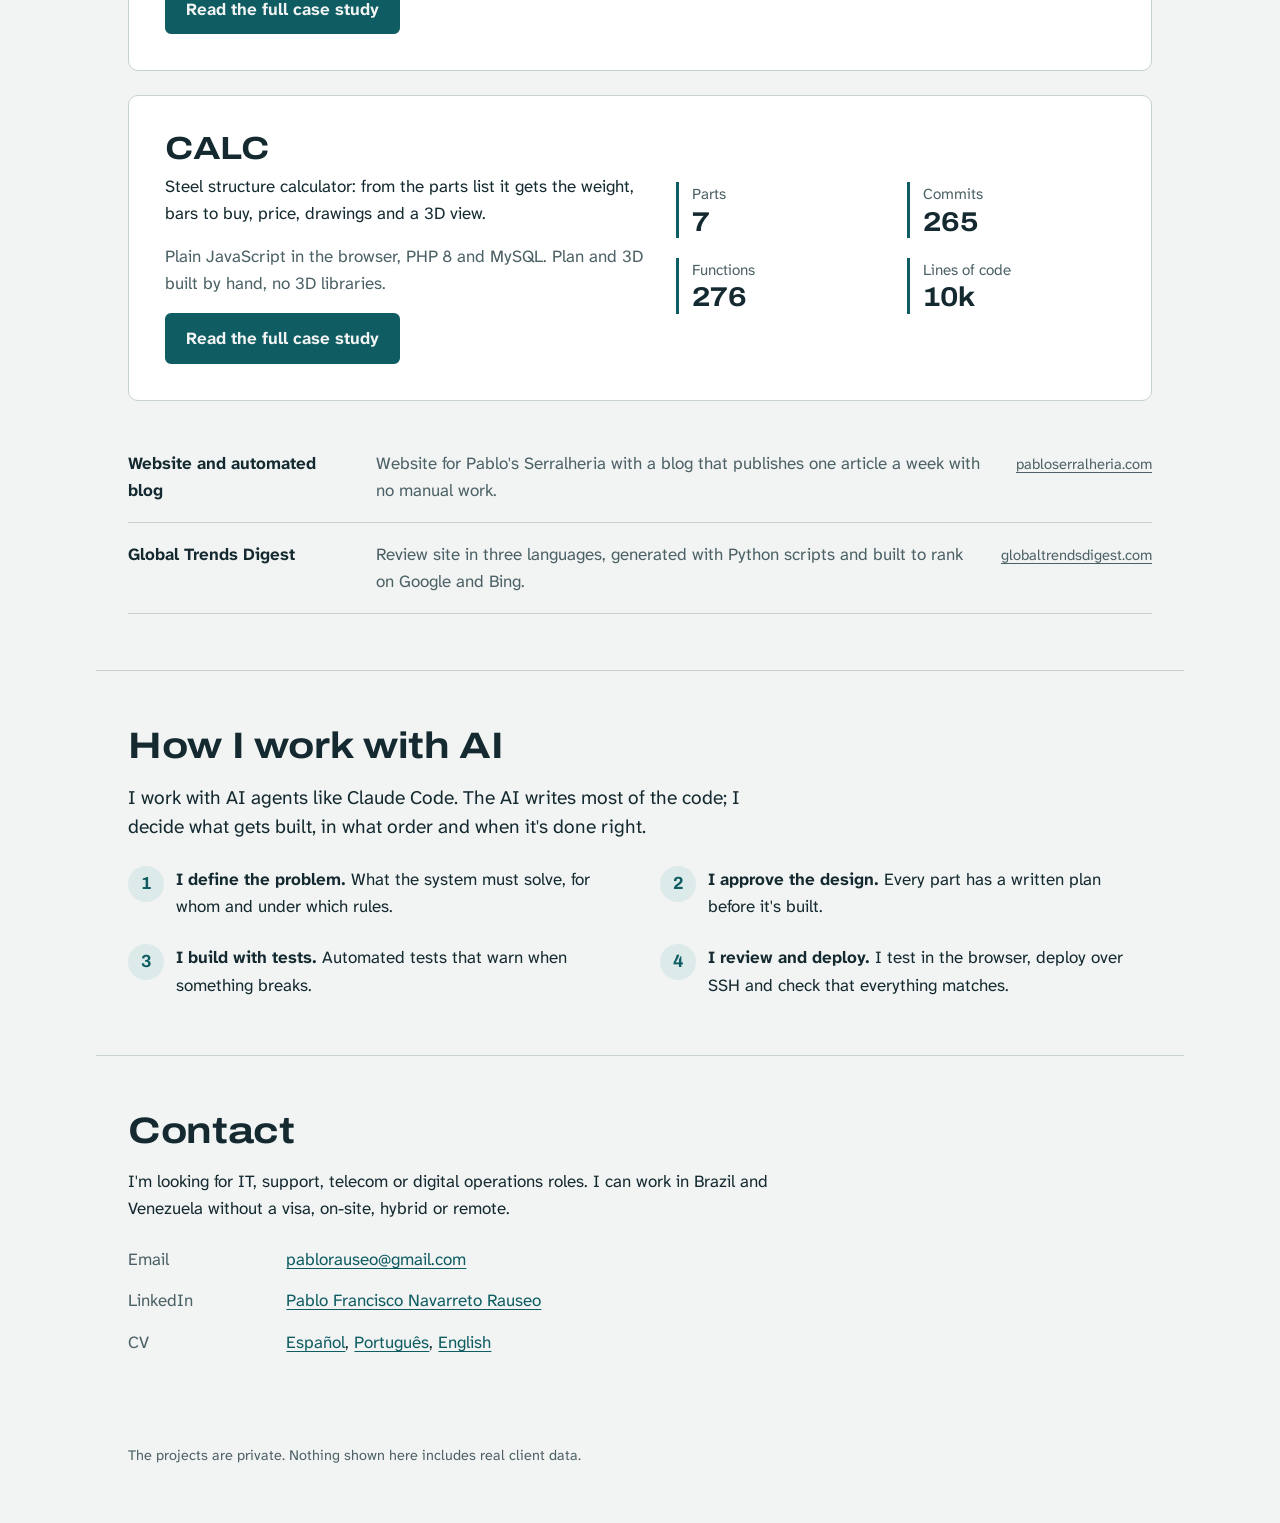
==== commit 6728b747: "Portafolio: caso de CALC en 3 idiomas y las 3 tarjetas grandes en la portada Co-Authored-By: Claude " ====
--- a/en/index.html
+++ b/en/index.html
@@ -85,8 +85,21 @@
         <div><dt>Database tables</dt><dd>18</dd></div>
       </dl>
     </article>
+    <article class="destacado">
+      <div>
+        <h3>CALC</h3>
+        <p>Steel structure calculator: from the parts list it gets the weight, bars to buy, price, drawings and a 3D view.</p>
+        <p class="tec">Plain JavaScript in the browser, PHP 8 and MySQL. Plan and 3D built by hand, no 3D libraries.</p>
+        <a class="boton principal" href="/en/projects/calc.html">Read the full case study</a>
+      </div>
+      <dl class="cifras">
+        <div><dt>Parts</dt><dd>7</dd></div>
+        <div><dt>Commits</dt><dd>265</dd></div>
+        <div><dt>Functions</dt><dd>276</dd></div>
+        <div><dt>Lines of code</dt><dd>10k</dd></div>
+      </dl>
+    </article>
     <ul class="otros">
-      <li><span class="nombre">CALC</span><p>Steel structure calculator: from the parts list it gets the weight, bars to buy, price, drawings and a 3D view.</p><span class="estado">Case study coming soon</span></li>
       <li><span class="nombre">Website and automated blog</span><p>Website for Pablo's Serralheria with a blog that publishes one article a week with no manual work.</p><a class="estado" href="https://pabloserralheria.com" rel="noopener">pabloserralheria.com</a></li>
       <li><span class="nombre">Global Trends Digest</span><p>Review site in three languages, generated with Python scripts and built to rank on Google and Bing.</p><a class="estado" href="https://globaltrendsdigest.com" rel="noopener">globaltrendsdigest.com</a></li>
     </ul>
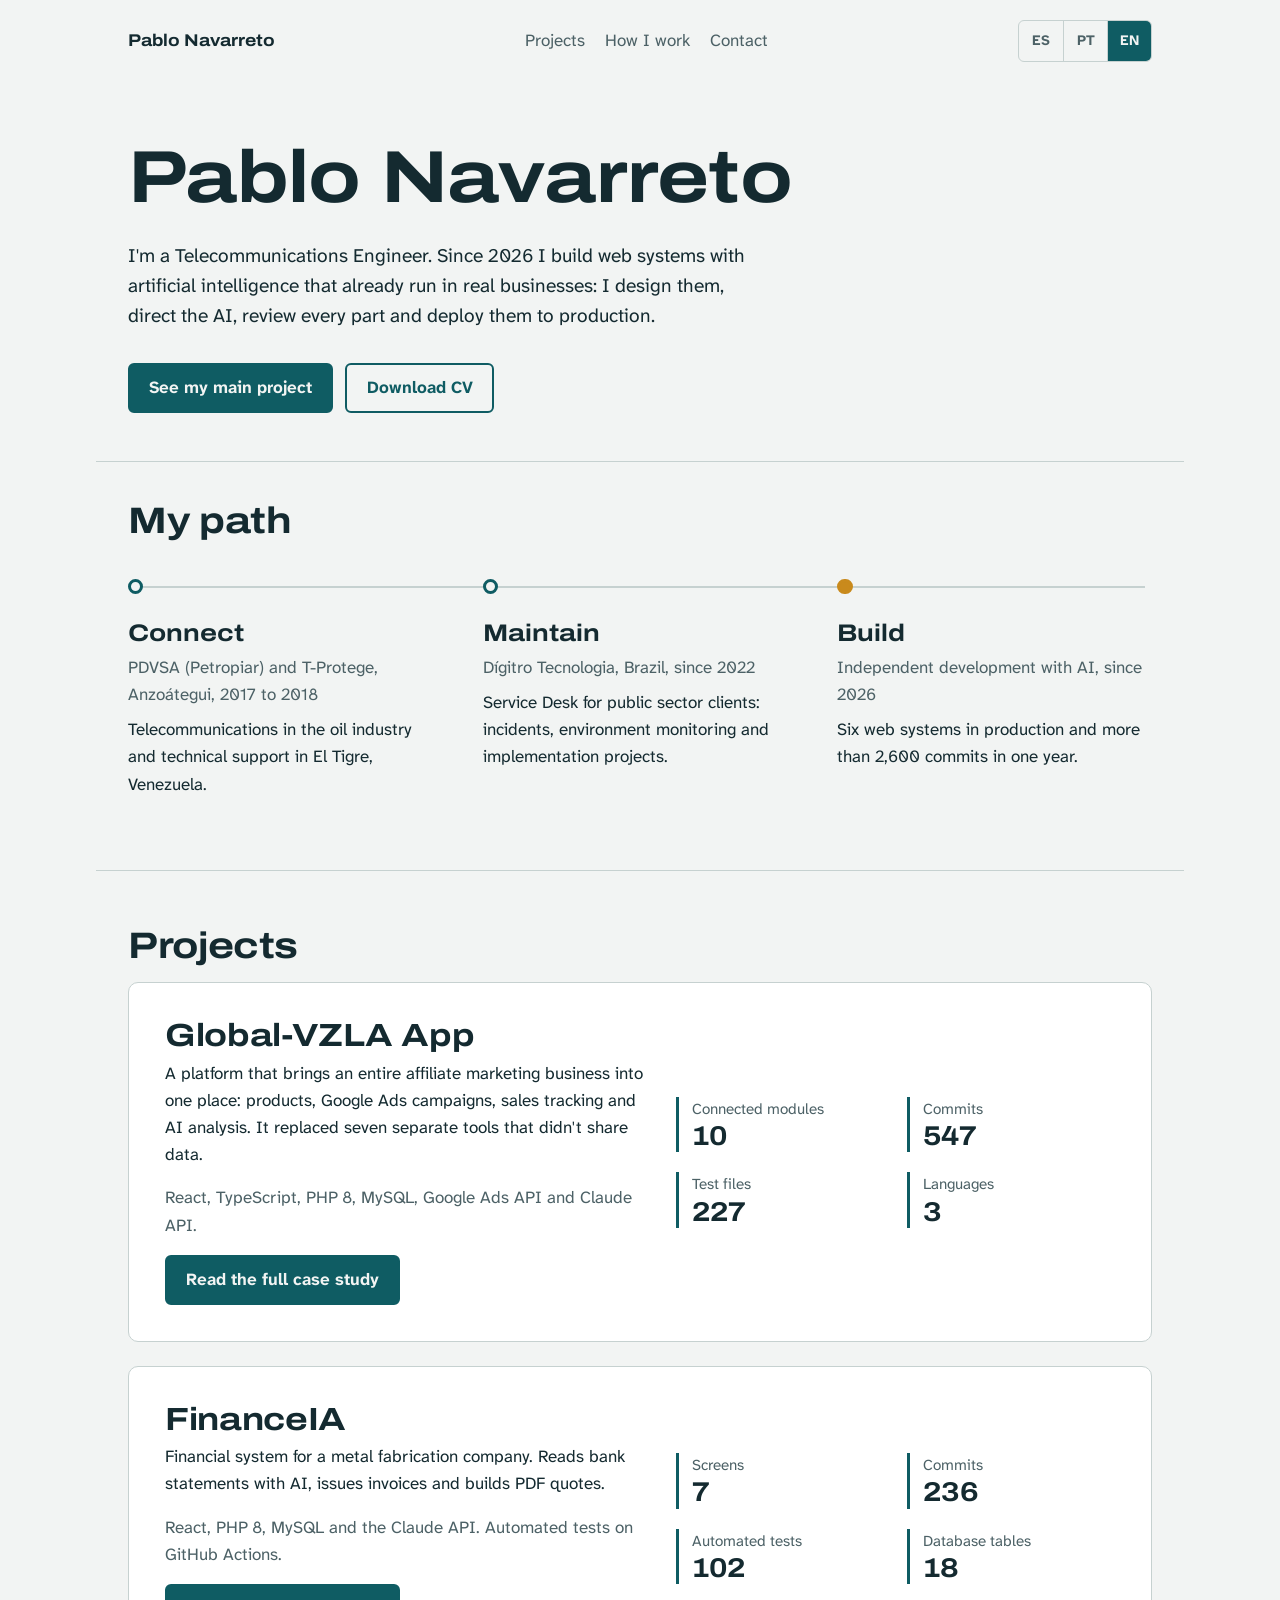
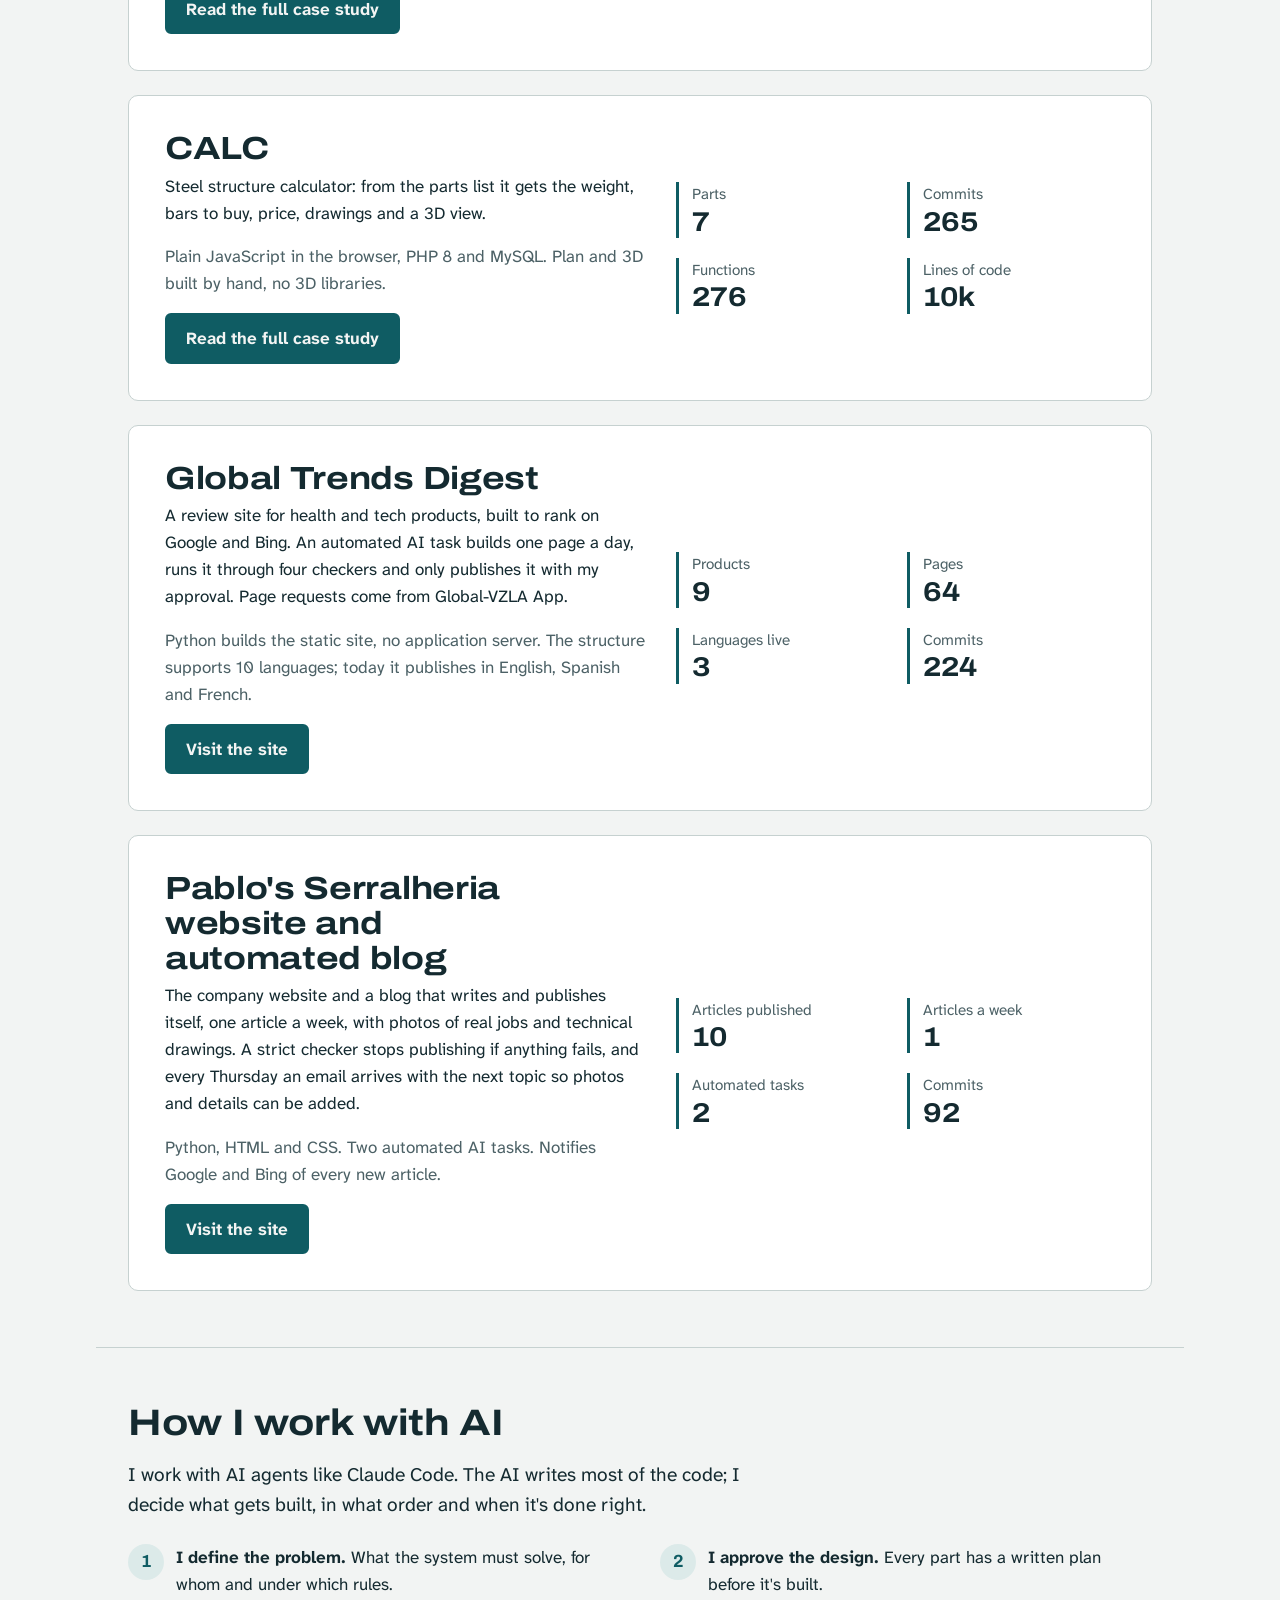
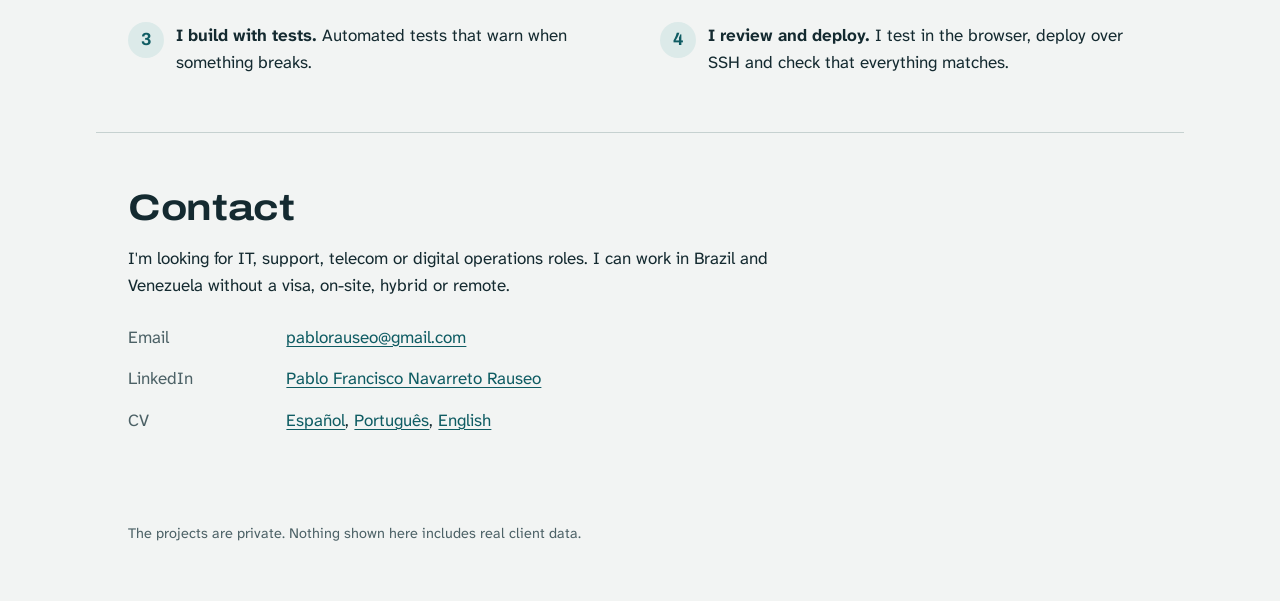
==== commit 473b25eb: "Portafolio: los dos blogs con tarjeta grande y descripción corregida Co-Authored-By: Claude Opus 5.5" ====
--- a/en/index.html
+++ b/en/index.html
@@ -99,10 +99,34 @@
         <div><dt>Lines of code</dt><dd>10k</dd></div>
       </dl>
     </article>
-    <ul class="otros">
-      <li><span class="nombre">Website and automated blog</span><p>Website for Pablo's Serralheria with a blog that publishes one article a week with no manual work.</p><a class="estado" href="https://pabloserralheria.com" rel="noopener">pabloserralheria.com</a></li>
-      <li><span class="nombre">Global Trends Digest</span><p>Review site in three languages, generated with Python scripts and built to rank on Google and Bing.</p><a class="estado" href="https://globaltrendsdigest.com" rel="noopener">globaltrendsdigest.com</a></li>
-    </ul>
+    <article class="destacado">
+      <div>
+        <h3>Global Trends Digest</h3>
+        <p>A review site for health and tech products, built to rank on Google and Bing. An automated AI task builds one page a day, runs it through four checkers and only publishes it with my approval. Page requests come from Global-VZLA App.</p>
+        <p class="tec">Python builds the static site, no application server. The structure supports 10 languages; today it publishes in English, Spanish and French.</p>
+        <a class="boton principal" href="https://globaltrendsdigest.com" rel="noopener">Visit the site</a>
+      </div>
+      <dl class="cifras">
+        <div><dt>Products</dt><dd>9</dd></div>
+        <div><dt>Pages</dt><dd>64</dd></div>
+        <div><dt>Languages live</dt><dd>3</dd></div>
+        <div><dt>Commits</dt><dd>224</dd></div>
+      </dl>
+    </article>
+    <article class="destacado">
+      <div>
+        <h3>Pablo's Serralheria website and automated blog</h3>
+        <p>The company website and a blog that writes and publishes itself, one article a week, with photos of real jobs and technical drawings. A strict checker stops publishing if anything fails, and every Thursday an email arrives with the next topic so photos and details can be added.</p>
+        <p class="tec">Python, HTML and CSS. Two automated AI tasks. Notifies Google and Bing of every new article.</p>
+        <a class="boton principal" href="https://pabloserralheria.com" rel="noopener">Visit the site</a>
+      </div>
+      <dl class="cifras">
+        <div><dt>Articles published</dt><dd>10</dd></div>
+        <div><dt>Articles a week</dt><dd>1</dd></div>
+        <div><dt>Automated tasks</dt><dd>2</dd></div>
+        <div><dt>Commits</dt><dd>92</dd></div>
+      </dl>
+    </article>
   </section>
 
   <section class="contenedor seccion" id="como-trabajo" aria-labelledby="titulo-trabajo">
